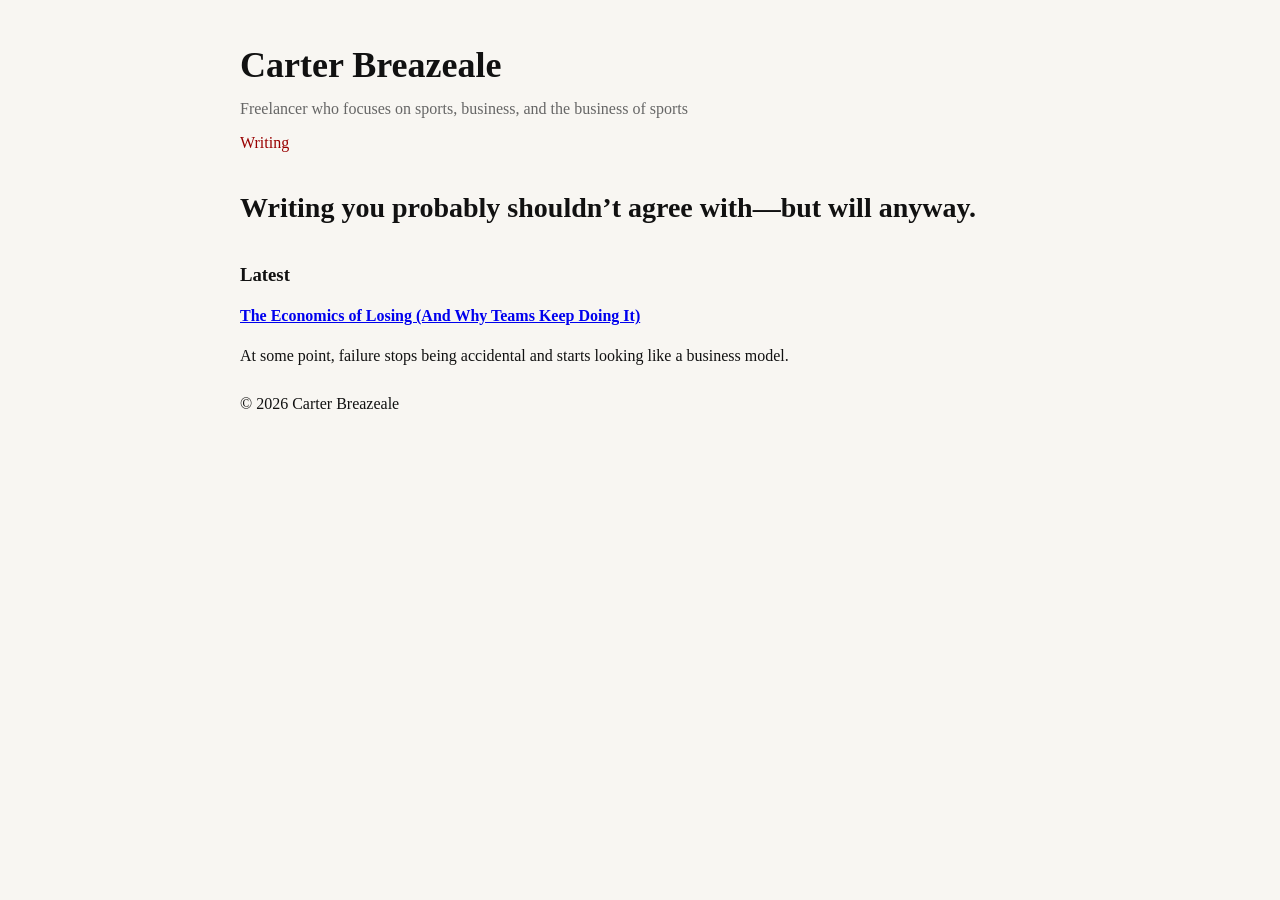
==== index.html @ 1f806c59 "Add files via upload" ====
<!DOCTYPE html>
<html>
<head>
  <title>Carter Breazeale</title>
  <link rel="stylesheet" href="style.css">
</head>
<body>

<header>
  <h1>Carter Breazeale</h1>
  <p class="tagline">Freelancer who focuses on sports, business, and the business of sports</p>
  <nav>
    <a href="writing.html">Writing</a>
  </nav>
</header>

<main>
  <section class="hero">
    <h2>
      Writing you probably shouldn’t agree with—but will anyway.
    </h2>
  </section>

  <section class="featured">
    <h3>Latest</h3>

    <article>
      <a href="posts/first-post.html">
        <h4>The Economics of Losing (And Why Teams Keep Doing It)</h4>
      </a>
      <p>
        At some point, failure stops being accidental and starts looking like a business model.
      </p>
    </article>

  </section>
</main>

<footer>
  <p>© 2026 Carter Breazeale</p>
</footer>

</body>
</html>
---- style.css ----
body {
  font-family: Georgia, serif;
  background: #f8f6f2;
  color: #111;
  max-width: 800px;
  margin: auto;
  padding: 20px;
}

header {
  margin-bottom: 40px;
}

h1 {
  font-size: 36px;
}

.tagline {
  color: #666;
  margin-top: -10px;
}

nav a {
  margin-right: 15px;
  text-decoration: none;
  color: #900;
}

.hero h2 {
  font-size: 28px;
  margin: 40px 0;
}

article {
  margin-bottom: 30px;
}

.article h1 {
  font-size: 32px;
}

.meta {
  color: #777;
  font-size: 14px;
}
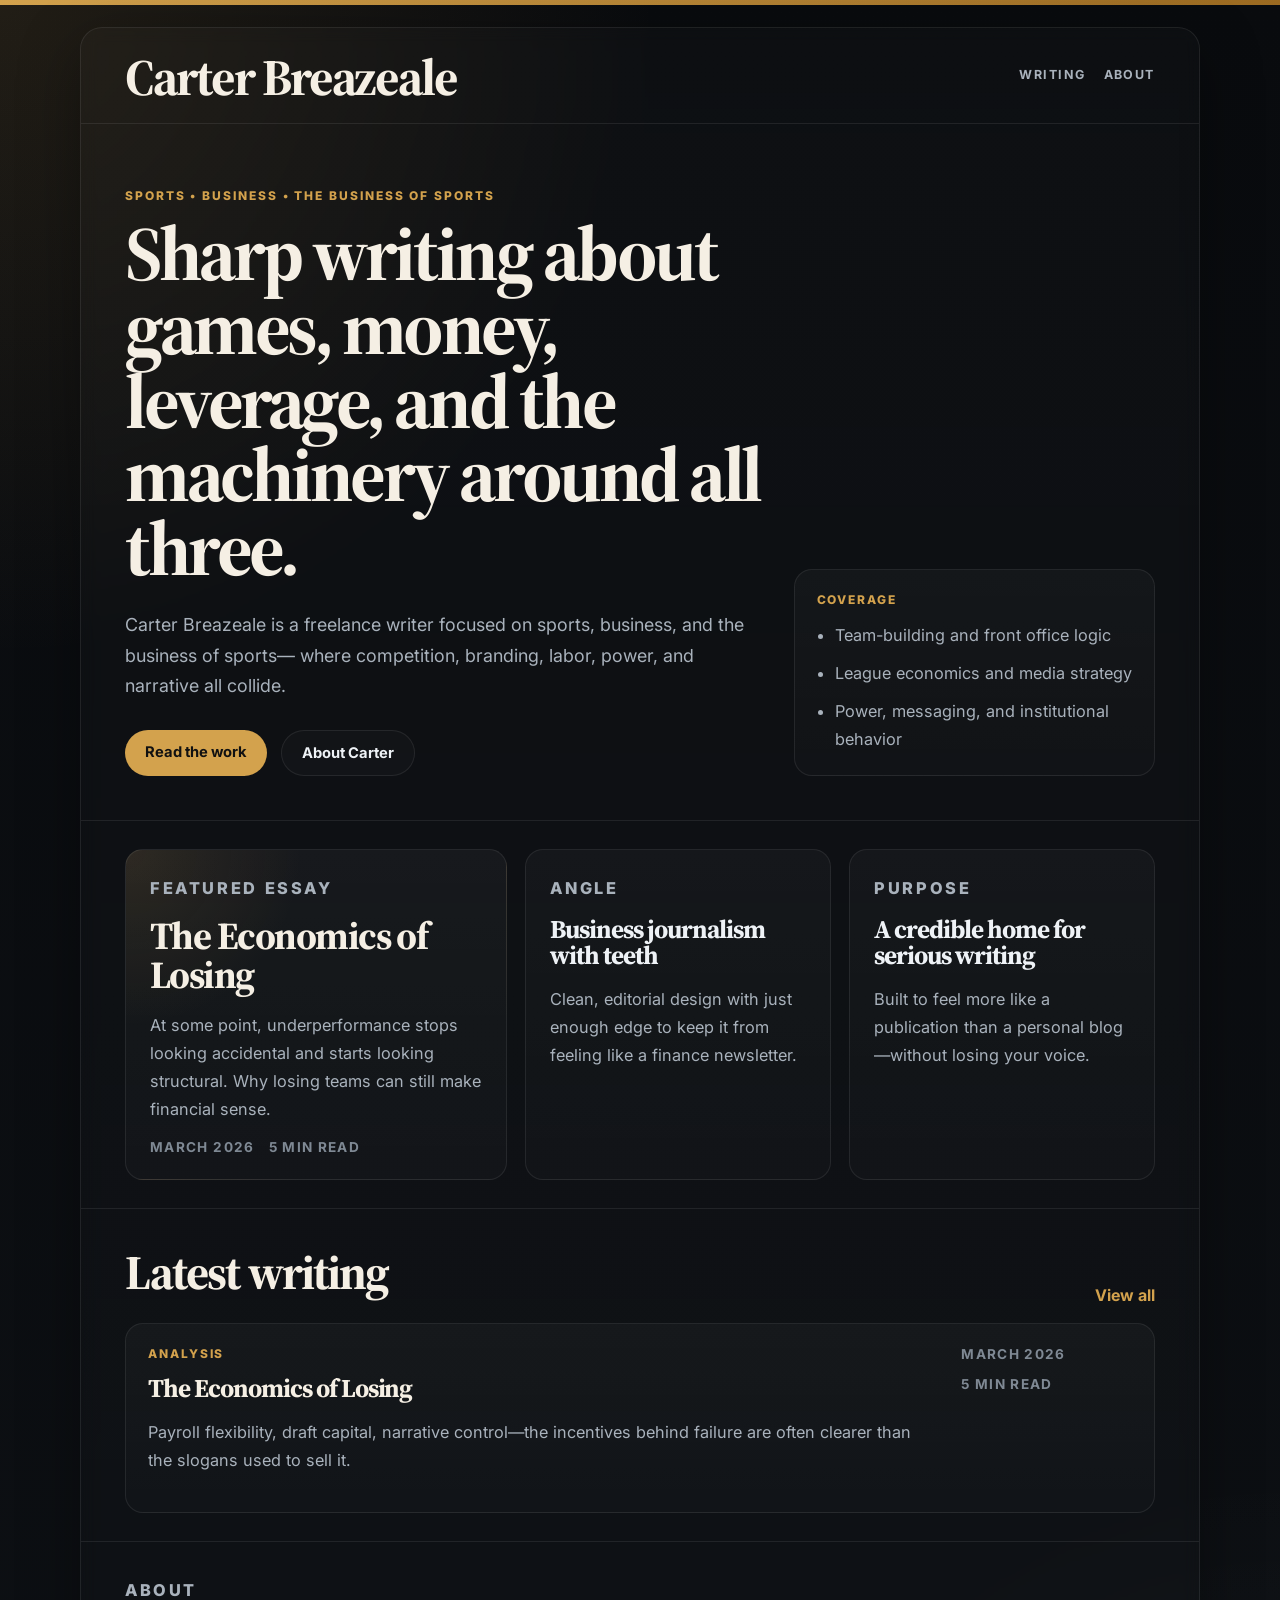
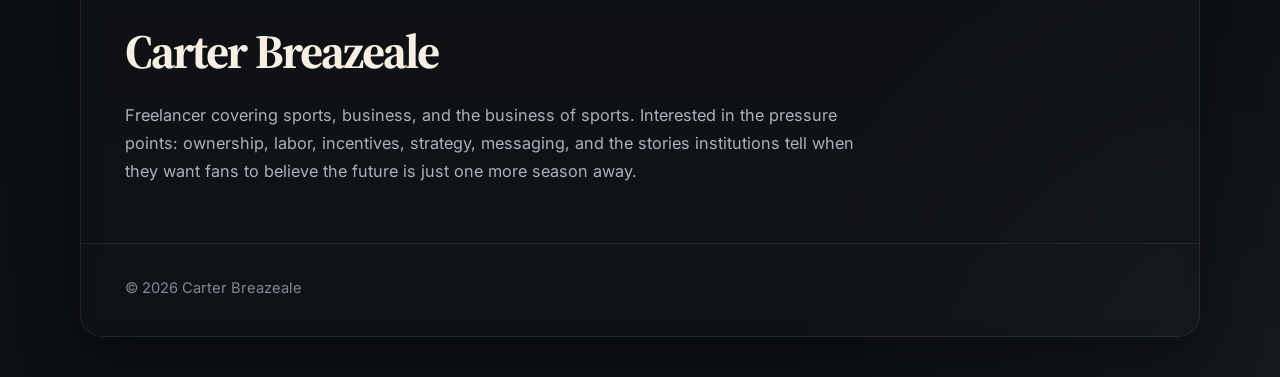
==== commit f4caa43a: "Add files via upload" ====
--- a/index.html
+++ b/index.html
@@ -1,44 +1,121 @@
 <!DOCTYPE html>
-<html>
+<html lang="en">
 <head>
+  <meta charset="UTF-8" />
+  <meta name="viewport" content="width=device-width, initial-scale=1.0" />
   <title>Carter Breazeale</title>
-  <link rel="stylesheet" href="style.css">
+  <meta name="description" content="Freelancer covering sports, business, and the business of sports." />
+  <link rel="preconnect" href="https://fonts.googleapis.com">
+  <link rel="preconnect" href="https://fonts.gstatic.com" crossorigin>
+  <link href="https://fonts.googleapis.com/css2?family=Inter:wght@400;500;600;700;800&family=Source+Serif+4:opsz,wght@8..60,400;8..60,600;8..60,700&display=swap" rel="stylesheet">
+  <link rel="stylesheet" href="style.css" />
 </head>
 <body>
+  <div class="top-line"></div>
+  <div class="site-shell">
+    <header class="site-header">
+      <a class="wordmark" href="index.html">Carter Breazeale</a>
+      <nav class="nav">
+        <a href="writing.html">Writing</a>
+        <a href="#about">About</a>
+      </nav>
+    </header>
 
-<header>
-  <h1>Carter Breazeale</h1>
-  <p class="tagline">Freelancer who focuses on sports, business, and the business of sports</p>
-  <nav>
-    <a href="writing.html">Writing</a>
-  </nav>
-</header>
+    <main>
+      <section class="hero">
+        <div class="hero-copy-wrap">
+          <p class="eyebrow">SPORTS • BUSINESS • THE BUSINESS OF SPORTS</p>
+          <h1>Sharp writing about games, money, leverage, and the machinery around all three.</h1>
+          <p class="hero-copy">
+            Carter Breazeale is a freelance writer focused on sports, business, and the business of sports—
+            where competition, branding, labor, power, and narrative all collide.
+          </p>
+          <div class="hero-actions">
+            <a class="button button-solid" href="writing.html">Read the work</a>
+            <a class="button button-ghost" href="#about">About Carter</a>
+          </div>
+        </div>
 
-<main>
-  <section class="hero">
-    <h2>
-      Writing you probably shouldn’t agree with—but will anyway.
-    </h2>
-  </section>
+        <aside class="hero-note">
+          <p class="card-label">Coverage</p>
+          <ul class="clean-list">
+            <li>Team-building and front office logic</li>
+            <li>League economics and media strategy</li>
+            <li>Power, messaging, and institutional behavior</li>
+          </ul>
+        </aside>
+      </section>
 
-  <section class="featured">
-    <h3>Latest</h3>
+      <section class="feature-grid">
+        <article class="feature-card feature-card-main">
+          <p class="card-label">Featured essay</p>
+          <a class="feature-link" href="posts/first-post.html">
+            <h2>The Economics of Losing</h2>
+          </a>
+          <p class="feature-dek">
+            At some point, underperformance stops looking accidental and starts looking structural.
+            Why losing teams can still make financial sense.
+          </p>
+          <div class="meta-row">
+            <span>March 2026</span>
+            <span>5 min read</span>
+          </div>
+        </article>
 
-    <article>
-      <a href="posts/first-post.html">
-        <h4>The Economics of Losing (And Why Teams Keep Doing It)</h4>
-      </a>
-      <p>
-        At some point, failure stops being accidental and starts looking like a business model.
-      </p>
-    </article>
+        <article class="feature-card">
+          <p class="card-label">Angle</p>
+          <h3>Business journalism with teeth</h3>
+          <p>
+            Clean, editorial design with just enough edge to keep it from feeling like a finance newsletter.
+          </p>
+        </article>
 
-  </section>
-</main>
+        <article class="feature-card">
+          <p class="card-label">Purpose</p>
+          <h3>A credible home for serious writing</h3>
+          <p>
+            Built to feel more like a publication than a personal blog—without losing your voice.
+          </p>
+        </article>
+      </section>
 
-<footer>
-  <p>© 2026 Carter Breazeale</p>
-</footer>
+      <section class="latest-section">
+        <div class="section-heading">
+          <h2>Latest writing</h2>
+          <a class="section-link" href="writing.html">View all</a>
+        </div>
 
+        <article class="list-card">
+          <div>
+            <p class="card-label">Analysis</p>
+            <a class="feature-link" href="posts/first-post.html">
+              <h3>The Economics of Losing</h3>
+            </a>
+            <p class="list-dek">
+              Payroll flexibility, draft capital, narrative control—the incentives behind failure are often clearer than the slogans used to sell it.
+            </p>
+          </div>
+          <div class="list-meta">
+            <span>March 2026</span>
+            <span>5 min read</span>
+          </div>
+        </article>
+      </section>
+
+      <section id="about" class="about-section">
+        <p class="eyebrow">ABOUT</p>
+        <h2>Carter Breazeale</h2>
+        <p>
+          Freelancer covering sports, business, and the business of sports. Interested in the pressure points:
+          ownership, labor, incentives, strategy, messaging, and the stories institutions tell when they want fans
+          to believe the future is just one more season away.
+        </p>
+      </section>
+    </main>
+
+    <footer class="site-footer">
+      <p>© 2026 Carter Breazeale</p>
+    </footer>
+  </div>
 </body>
 </html>
--- a/style.css
+++ b/style.css
@@ -1,45 +1,410 @@
+:root {
+  --bg: #0b0e12;
+  --panel: #12171d;
+  --panel-2: #171d25;
+  --border: rgba(255,255,255,0.08);
+  --text: #eef2f6;
+  --muted: #a9b2bc;
+  --soft: #7f8994;
+  --accent: #d3a24d;
+  --accent-2: #f5efe4;
+  --max: 1120px;
+  --radius: 18px;
+  --shadow: 0 20px 60px rgba(0,0,0,0.35);
+}
+
+* { box-sizing: border-box; }
+
+html { scroll-behavior: smooth; }
+
 body {
-  font-family: Georgia, serif;
-  background: #f8f6f2;
+  margin: 0;
+  color: var(--text);
+  font-family: "Inter", system-ui, -apple-system, BlinkMacSystemFont, "Segoe UI", sans-serif;
+  background:
+    radial-gradient(circle at top left, rgba(211,162,77,0.12), transparent 28%),
+    radial-gradient(circle at bottom right, rgba(255,255,255,0.03), transparent 22%),
+    linear-gradient(180deg, #090b0e 0%, #0d1014 100%);
+}
+
+.top-line {
+  height: 5px;
+  background: linear-gradient(90deg, #d3a24d 0%, #9b6a21 100%);
+}
+
+.site-shell {
+  width: min(var(--max), calc(100% - 32px));
+  margin: 22px auto 40px;
+  background: linear-gradient(180deg, rgba(255,255,255,0.02), rgba(255,255,255,0.01));
+  border: 1px solid var(--border);
+  border-radius: 22px;
+  box-shadow: var(--shadow);
+  overflow: hidden;
+  backdrop-filter: blur(8px);
+}
+
+.site-header,
+.hero,
+.feature-grid,
+.latest-section,
+.about-section,
+.page-intro,
+.archive-list,
+.article-page,
+.site-footer {
+  padding-left: clamp(20px, 4vw, 44px);
+  padding-right: clamp(20px, 4vw, 44px);
+}
+
+.site-header {
+  display: flex;
+  justify-content: space-between;
+  align-items: center;
+  gap: 18px;
+  padding-top: 24px;
+  padding-bottom: 20px;
+  border-bottom: 1px solid var(--border);
+}
+
+.wordmark {
+  color: var(--accent-2);
+  text-decoration: none;
+  font-family: "Source Serif 4", Georgia, serif;
+  font-size: clamp(2rem, 4vw, 3.4rem);
+  line-height: 1;
+  font-weight: 700;
+  letter-spacing: -0.04em;
+}
+
+.nav {
+  display: flex;
+  flex-wrap: wrap;
+  gap: 18px;
+}
+
+.nav a {
+  color: var(--muted);
+  text-decoration: none;
+  text-transform: uppercase;
+  letter-spacing: 0.12em;
+  font-size: 0.78rem;
+  font-weight: 700;
+  padding-bottom: 4px;
+  border-bottom: 2px solid transparent;
+}
+
+.nav a:hover,
+.nav a[aria-current="page"] {
+  color: var(--text);
+  border-color: var(--accent);
+}
+
+.hero {
+  display: grid;
+  grid-template-columns: 1.6fr 0.9fr;
+  gap: 26px;
+  align-items: end;
+  padding-top: 64px;
+  padding-bottom: 44px;
+  border-bottom: 1px solid var(--border);
+}
+
+.eyebrow,
+.card-label {
+  margin: 0 0 14px;
+  color: var(--accent);
+  text-transform: uppercase;
+  letter-spacing: 0.16em;
+  font-size: 0.75rem;
+  font-weight: 800;
+}
+
+.hero h1,
+.page-intro h1,
+.article-title {
+  margin: 0;
+  font-family: "Source Serif 4", Georgia, serif;
+  color: var(--accent-2);
+  letter-spacing: -0.045em;
+  line-height: 0.96;
+}
+
+.hero h1 {
+  font-size: clamp(2.8rem, 6vw, 5.8rem);
+  max-width: 850px;
+}
+
+.hero-copy,
+.page-copy,
+.about-section p,
+.feature-dek,
+.list-dek,
+.archive-item p,
+.article-body p,
+.feature-card p,
+.hero-note li {
+  color: var(--muted);
+  line-height: 1.72;
+  font-size: 1.02rem;
+}
+
+.hero-copy {
+  max-width: 720px;
+  font-size: 1.12rem;
+  margin: 24px 0 0;
+}
+
+.hero-actions {
+  margin-top: 28px;
+  display: flex;
+  gap: 14px;
+  flex-wrap: wrap;
+}
+
+.button {
+  display: inline-block;
+  text-decoration: none;
+  border-radius: 999px;
+  padding: 13px 20px;
+  font-size: 0.92rem;
+  font-weight: 700;
+  transition: 0.2s ease;
+}
+
+.button-solid {
+  background: var(--accent);
   color: #111;
-  max-width: 800px;
-  margin: auto;
-  padding: 20px;
-}
-
-header {
-  margin-bottom: 40px;
-}
-
-h1 {
-  font-size: 36px;
-}
-
-.tagline {
-  color: #666;
-  margin-top: -10px;
-}
-
-nav a {
-  margin-right: 15px;
+}
+
+.button-solid:hover {
+  transform: translateY(-1px);
+  filter: brightness(1.04);
+}
+
+.button-ghost {
+  border: 1px solid var(--border);
+  color: var(--text);
+  background: rgba(255,255,255,0.02);
+}
+
+.button-ghost:hover {
+  background: rgba(255,255,255,0.05);
+}
+
+.hero-note,
+.feature-card,
+.list-card,
+.archive-item {
+  background: linear-gradient(180deg, rgba(255,255,255,0.03), rgba(255,255,255,0.015));
+  border: 1px solid var(--border);
+  border-radius: var(--radius);
+}
+
+.hero-note {
+  padding: 22px;
+}
+
+.clean-list {
+  margin: 0;
+  padding-left: 18px;
+}
+
+.clean-list li + li {
+  margin-top: 10px;
+}
+
+.feature-grid {
+  display: grid;
+  grid-template-columns: 1.25fr 1fr 1fr;
+  gap: 18px;
+  padding-top: 28px;
+  padding-bottom: 28px;
+  border-bottom: 1px solid var(--border);
+}
+
+.feature-card {
+  padding: 24px;
+  min-height: 220px;
+}
+
+.feature-card-main {
+  background:
+    radial-gradient(circle at top left, rgba(211,162,77,0.12), transparent 35%),
+    linear-gradient(180deg, rgba(255,255,255,0.04), rgba(255,255,255,0.02));
+}
+
+.feature-link {
+  color: var(--accent-2);
   text-decoration: none;
-  color: #900;
-}
-
-.hero h2 {
-  font-size: 28px;
-  margin: 40px 0;
-}
-
-article {
-  margin-bottom: 30px;
-}
-
-.article h1 {
-  font-size: 32px;
-}
-
-.meta {
-  color: #777;
-  font-size: 14px;
-}
+}
+
+.feature-card h2,
+.feature-card h3,
+.list-card h3,
+.archive-item h2 {
+  margin: 0 0 12px;
+  font-family: "Source Serif 4", Georgia, serif;
+  letter-spacing: -0.04em;
+  line-height: 1.02;
+}
+
+.feature-card h2 {
+  font-size: clamp(2rem, 3vw, 3rem);
+}
+
+.feature-card h3,
+.list-card h3,
+.archive-item h2 {
+  font-size: 1.6rem;
+}
+
+.meta-row,
+.list-meta,
+.archive-meta,
+.article-meta {
+  display: flex;
+  gap: 14px;
+  flex-wrap: wrap;
+  color: var(--soft);
+  font-size: 0.85rem;
+  text-transform: uppercase;
+  letter-spacing: 0.1em;
+  font-weight: 700;
+}
+
+.latest-section {
+  padding-top: 30px;
+  padding-bottom: 28px;
+  border-bottom: 1px solid var(--border);
+}
+
+.section-heading {
+  display: flex;
+  justify-content: space-between;
+  gap: 16px;
+  align-items: end;
+  margin-bottom: 18px;
+}
+
+.section-heading h2,
+.about-section h2 {
+  margin: 0;
+  font-family: "Source Serif 4", Georgia, serif;
+  font-size: clamp(2rem, 4vw, 3rem);
+  color: var(--accent-2);
+  letter-spacing: -0.04em;
+}
+
+.section-link {
+  color: var(--accent);
+  text-decoration: none;
+  font-weight: 700;
+}
+
+.list-card,
+.archive-item {
+  display: flex;
+  justify-content: space-between;
+  gap: 24px;
+  align-items: start;
+  padding: 22px;
+}
+
+.list-card h3,
+.archive-item h2 {
+  margin-top: 2px;
+}
+
+.about-section {
+  padding-top: 34px;
+  padding-bottom: 42px;
+}
+
+.about-section p {
+  max-width: 760px;
+}
+
+.page-intro {
+  padding-top: 54px;
+  padding-bottom: 22px;
+  border-bottom: 1px solid var(--border);
+}
+
+.page-intro h1,
+.article-title {
+  font-size: clamp(2.5rem, 5vw, 4.8rem);
+}
+
+.archive-list {
+  padding-top: 24px;
+  padding-bottom: 34px;
+}
+
+.article-page {
+  max-width: 820px;
+  padding-top: 56px;
+  padding-bottom: 50px;
+}
+
+.article-meta {
+  margin-top: 18px;
+  margin-bottom: 28px;
+}
+
+.article-body {
+  font-family: "Source Serif 4", Georgia, serif;
+  font-size: 1.2rem;
+}
+
+.article-body p {
+  color: var(--accent-2);
+  font-size: 1.28rem;
+  line-height: 1.82;
+  margin: 0 0 1.3em;
+}
+
+.back-link-wrap {
+  margin-top: 18px;
+}
+
+.site-footer {
+  padding-top: 20px;
+  padding-bottom: 24px;
+  border-top: 1px solid var(--border);
+  color: var(--soft);
+  font-size: 0.92rem;
+}
+
+@media (max-width: 900px) {
+  .hero,
+  .feature-grid {
+    grid-template-columns: 1fr;
+  }
+
+  .list-card,
+  .archive-item,
+  .site-header {
+    flex-direction: column;
+    align-items: flex-start;
+  }
+
+  .site-header {
+    gap: 14px;
+  }
+}
+
+@media (max-width: 640px) {
+  .site-shell {
+    width: calc(100% - 18px);
+    margin-top: 10px;
+    border-radius: 18px;
+  }
+
+  .hero {
+    padding-top: 44px;
+  }
+
+  .article-body p {
+    font-size: 1.12rem;
+  }
+}
